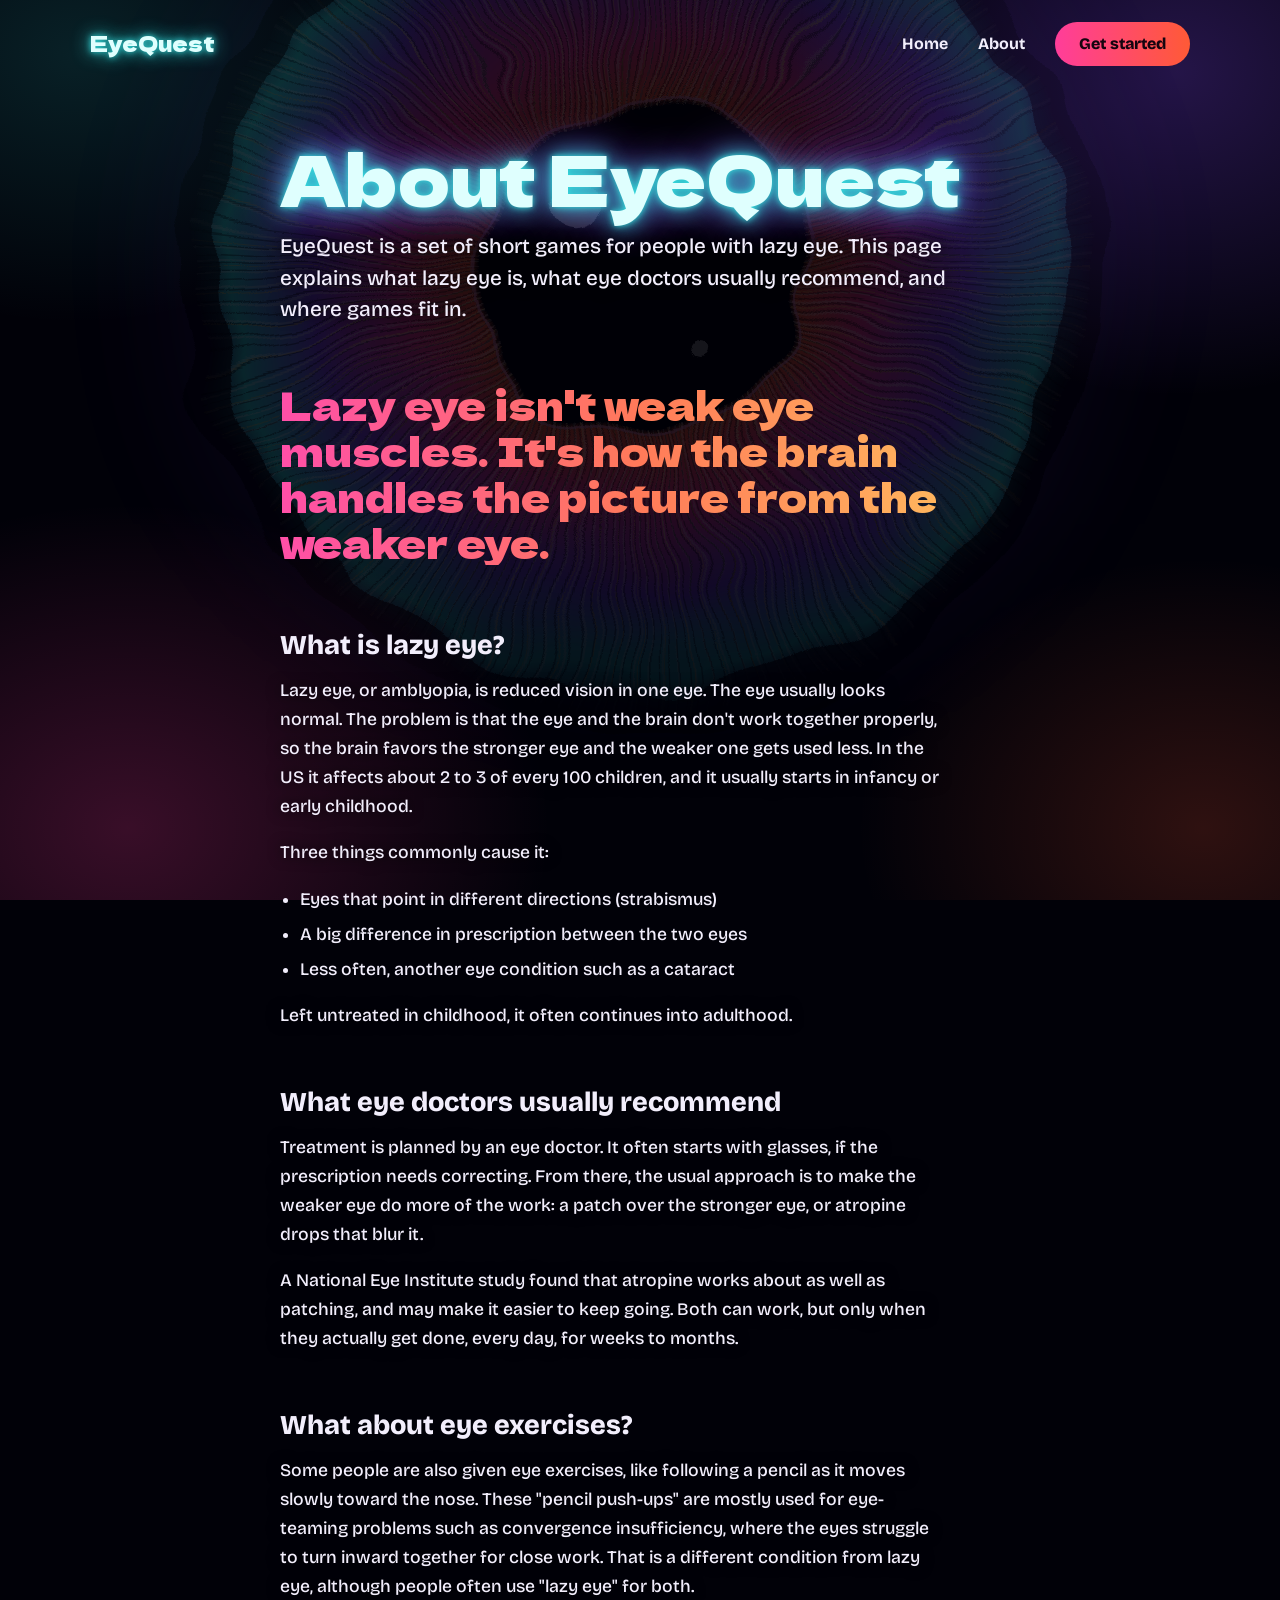
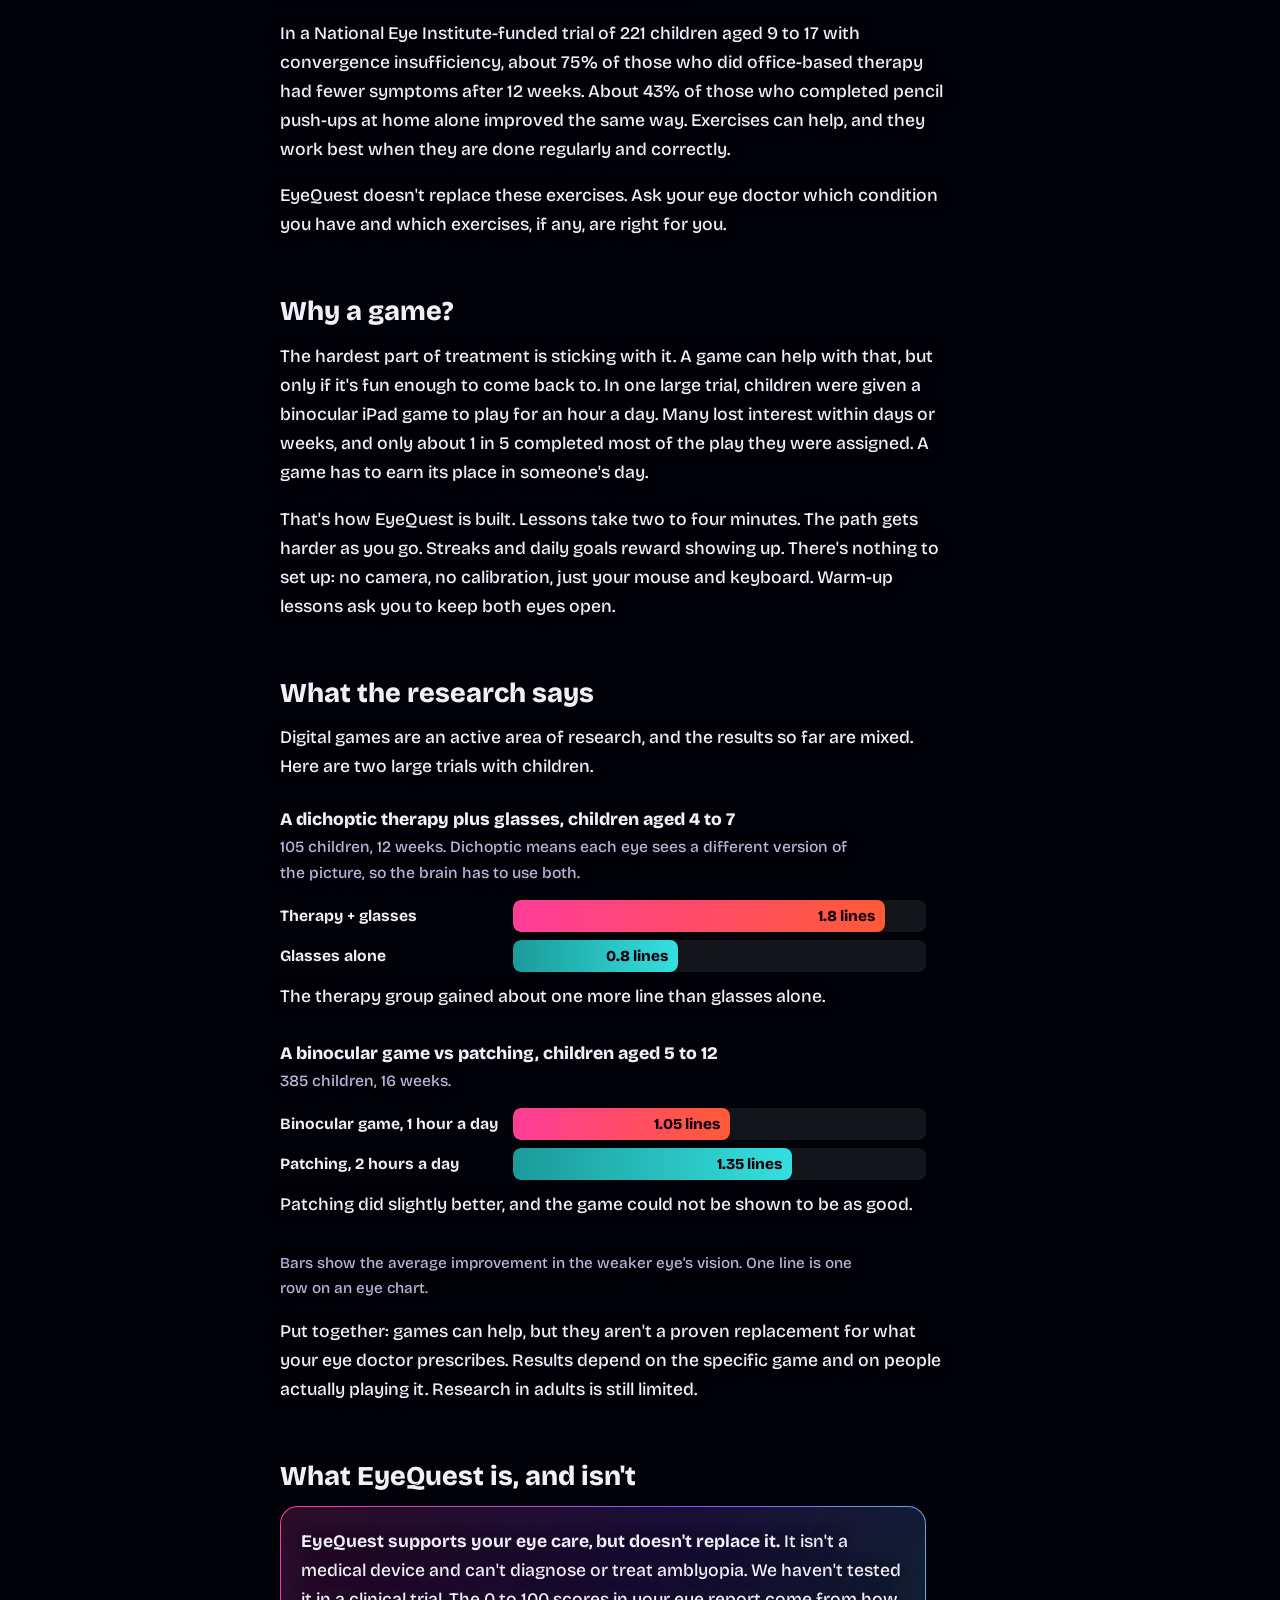
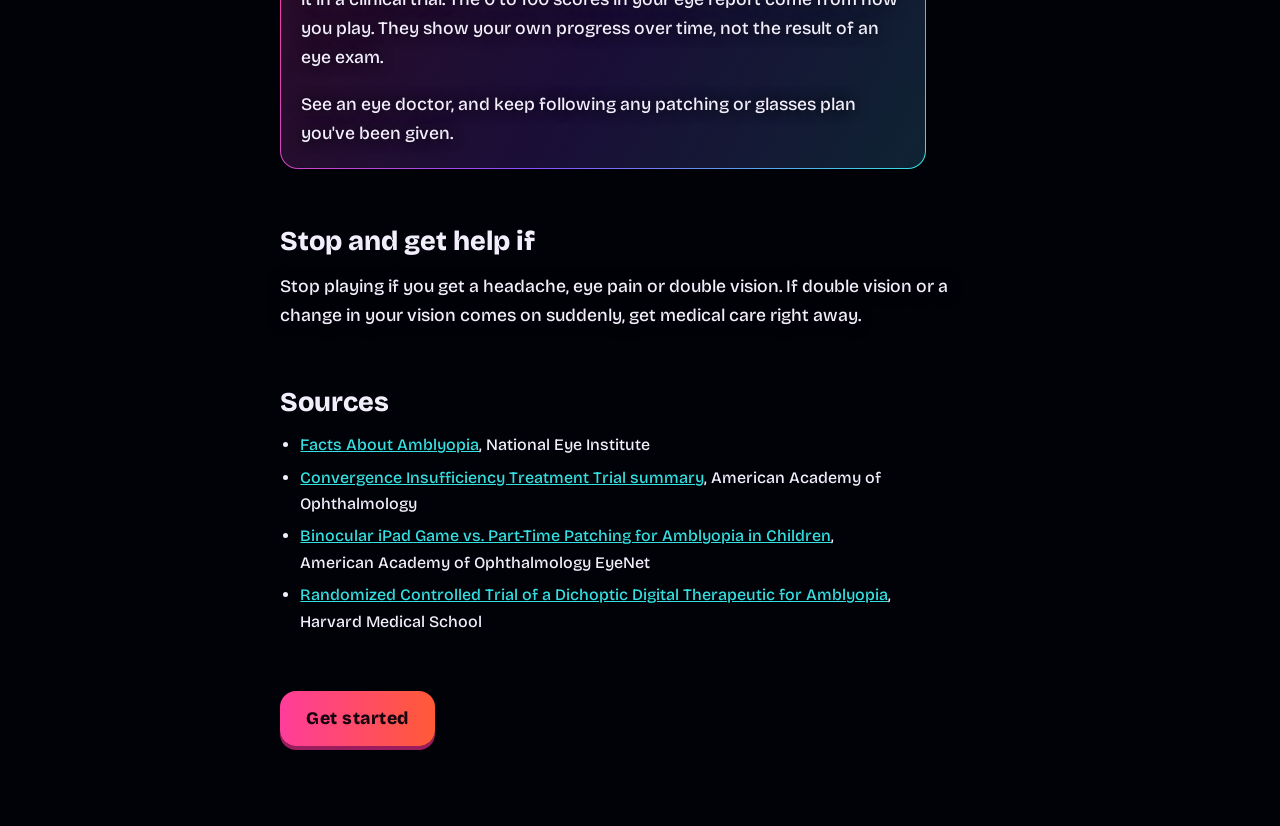
==== about.html @ 96a096e7 "Add About page and neon design" ====
<!doctype html>
<html lang="en">
<head>
  <meta charset="utf-8">
  <meta name="viewport" content="width=device-width, initial-scale=1">
  <title>About EyeQuest</title>
  <link rel="preconnect" href="https://fonts.googleapis.com">
  <link rel="preconnect" href="https://fonts.gstatic.com" crossorigin>
  <link rel="stylesheet" href="https://fonts.googleapis.com/css2?family=Dela+Gothic+One&family=Bricolage+Grotesque:wght@400;600;800&display=swap">
  <link rel="stylesheet" href="css/style.css">
  <link rel="stylesheet" href="css/design.css">
</head>
<body class="about-page">
  <!-- Liquid iris background (decorative). Animated by js/iris.js -->
  <div id="iris-bg" aria-hidden="true">
    <svg id="eye" class="eye" viewBox="-500 -500 1000 1000">
      <defs>
        <filter id="liq" x="-15%" y="-15%" width="130%" height="130%" color-interpolation-filters="sRGB">
          <feTurbulence type="fractalNoise" baseFrequency="0.006 0.009" numOctaves="2" seed="7" result="n">
            <animate attributeName="baseFrequency" dur="26s" repeatCount="indefinite" values="0.006 0.009;0.012 0.006;0.006 0.009"/>
          </feTurbulence>
          <feDisplacementMap in="SourceGraphic" in2="n" scale="70" xChannelSelector="R" yChannelSelector="G" result="d"/>
          <feColorMatrix in="d" type="hueRotate" values="0">
            <animate attributeName="values" dur="30s" repeatCount="indefinite" values="0;35;0;-20;0"/>
          </feColorMatrix>
        </filter>
        <radialGradient id="ig">
          <stop offset="0" stop-color="#000"/><stop offset=".36" stop-color="#000"/>
          <stop offset=".38" stop-color="#ff5a36"/><stop offset=".52" stop-color="#ff3d9a"/>
          <stop offset=".74" stop-color="#8a4dff"/><stop offset=".92" stop-color="#35e0e0"/>
          <stop offset="1" stop-color="#35e0e0" stop-opacity="0"/>
        </radialGradient>
      </defs>
      <g filter="url(#liq)">
        <g id="tex">
          <circle r="470" fill="url(#ig)"/>
          <circle class="f f1" r="320" fill="none" stroke="#fff" stroke-opacity=".32" stroke-width="300" stroke-dasharray="2 11"/>
          <circle class="f f2" r="320" fill="none" stroke="#000" stroke-opacity=".4" stroke-width="300" stroke-dasharray="1.5 7"/>
          <circle class="f f3" r="320" fill="none" stroke="#ffd36b" stroke-opacity=".45" stroke-width="300" stroke-dasharray="1 23"/>
        </g>
        <circle r="466" fill="none" stroke="#000" stroke-opacity=".7" stroke-width="40"/>
        <g id="pupil">
          <circle r="170" fill="#000"/>
          <circle r="176" fill="none" stroke="#ff9ad0" stroke-opacity=".6" stroke-width="3"/>
          <ellipse cx="-70" cy="-80" rx="36" ry="22" fill="#fff" fill-opacity=".85" transform="rotate(-30 -70 -80)"/>
          <circle cx="60" cy="80" r="9" fill="#fff" fill-opacity=".5"/>
        </g>
      </g>
    </svg>
  </div>
  <div id="ret" class="ret" aria-hidden="true"></div>

  <header id="site-nav" class="site-nav">
    <a class="sn-logo" href="index.html">EyeQuest</a>
    <nav class="sn-links" aria-label="Main">
      <a href="index.html">Home</a>
      <a href="about.html" aria-current="page">About</a>
      <a href="index.html#/new" class="sn-cta">Get started</a>
    </nav>
  </header>

  <main class="about">
    <h1>About EyeQuest</h1>
    <p class="lede">EyeQuest is a set of short games for people with lazy eye. This page explains what lazy eye is, what eye doctors usually recommend, and where games fit in.</p>

    <p class="pull">Lazy eye isn't weak eye muscles. It's how the brain handles the picture from the weaker eye.</p>

    <section>
      <h2>What is lazy eye?</h2>
      <p>Lazy eye, or amblyopia, is reduced vision in one eye. The eye usually looks normal. The problem is that the eye and the brain don't work together properly, so the brain favors the stronger eye and the weaker one gets used less. In the US it affects about 2 to 3 of every 100 children, and it usually starts in infancy or early childhood.</p>
      <p>Three things commonly cause it:</p>
      <ul>
        <li>Eyes that point in different directions (strabismus)</li>
        <li>A big difference in prescription between the two eyes</li>
        <li>Less often, another eye condition such as a cataract</li>
      </ul>
      <p>Left untreated in childhood, it often continues into adulthood.</p>
    </section>

    <section>
      <h2>What eye doctors usually recommend</h2>
      <p>Treatment is planned by an eye doctor. It often starts with glasses, if the prescription needs correcting. From there, the usual approach is to make the weaker eye do more of the work: a patch over the stronger eye, or atropine drops that blur it.</p>
      <p>A National Eye Institute study found that atropine works about as well as patching, and may make it easier to keep going. Both can work, but only when they actually get done, every day, for weeks to months.</p>
    </section>

    <section>
      <h2>What about eye exercises?</h2>
      <p>Some people are also given eye exercises, like following a pencil as it moves slowly toward the nose. These "pencil push-ups" are mostly used for eye-teaming problems such as convergence insufficiency, where the eyes struggle to turn inward together for close work. That is a different condition from lazy eye, although people often use "lazy eye" for both.</p>
      <p>In a National Eye Institute-funded trial of 221 children aged 9 to 17 with convergence insufficiency, about 75% of those who did office-based therapy had fewer symptoms after 12 weeks. About 43% of those who completed pencil push-ups at home alone improved the same way. Exercises can help, and they work best when they are done regularly and correctly.</p>
      <p>EyeQuest doesn't replace these exercises. Ask your eye doctor which condition you have and which exercises, if any, are right for you.</p>
    </section>

    <section>
      <h2>Why a game?</h2>
      <p>The hardest part of treatment is sticking with it. A game can help with that, but only if it's fun enough to come back to. In one large trial, children were given a binocular iPad game to play for an hour a day. Many lost interest within days or weeks, and only about 1 in 5 completed most of the play they were assigned. A game has to earn its place in someone's day.</p>
      <p>That's how EyeQuest is built. Lessons take two to four minutes. The path gets harder as you go. Streaks and daily goals reward showing up. There's nothing to set up: no camera, no calibration, just your mouse and keyboard. Warm-up lessons ask you to keep both eyes open.</p>
    </section>

    <section>
      <h2>What the research says</h2>
      <p>Digital games are an active area of research, and the results so far are mixed. Here are two large trials with children.</p>

      <div class="trial">
        <h3>A dichoptic therapy plus glasses, children aged 4 to 7</h3>
        <p class="sub">105 children, 12 weeks. Dichoptic means each eye sees a different version of the picture, so the brain has to use both.</p>
        <div class="bar-row"><span class="name">Therapy + glasses</span><div class="bar-track"><div class="bar-fill game" style="width:90%">1.8 lines</div></div></div>
        <div class="bar-row"><span class="name">Glasses alone</span><div class="bar-track"><div class="bar-fill std" style="width:40%">0.8 lines</div></div></div>
        <p class="note-line">The therapy group gained about one more line than glasses alone.</p>
      </div>

      <div class="trial">
        <h3>A binocular game vs patching, children aged 5 to 12</h3>
        <p class="sub">385 children, 16 weeks.</p>
        <div class="bar-row"><span class="name">Binocular game, 1 hour a day</span><div class="bar-track"><div class="bar-fill game" style="width:52.5%">1.05 lines</div></div></div>
        <div class="bar-row"><span class="name">Patching, 2 hours a day</span><div class="bar-track"><div class="bar-fill std" style="width:67.5%">1.35 lines</div></div></div>
        <p class="note-line">Patching did slightly better, and the game could not be shown to be as good.</p>
      </div>

      <p class="fine">Bars show the average improvement in the weaker eye's vision. One line is one row on an eye chart.</p>
      <p>Put together: games can help, but they aren't a proven replacement for what your eye doctor prescribes. Results depend on the specific game and on people actually playing it. Research in adults is still limited.</p>
    </section>

    <section>
      <h2>What EyeQuest is, and isn't</h2>
      <div class="card">
        <p><strong>EyeQuest supports your eye care, but doesn't replace it.</strong> It isn't a medical device and can't diagnose or treat amblyopia. We haven't tested it in a clinical trial. The 0 to 100 scores in your eye report come from how you play. They show your own progress over time, not the result of an eye exam.</p>
        <p>See an eye doctor, and keep following any patching or glasses plan you've been given.</p>
      </div>
    </section>

    <section>
      <h2>Stop and get help if</h2>
      <p>Stop playing if you get a headache, eye pain or double vision. If double vision or a change in your vision comes on suddenly, get medical care right away.</p>
    </section>

    <section class="sources">
      <h2>Sources</h2>
      <ul>
        <li><a href="https://nei.nih.gov/sites/default/files/health-pdfs/FactsAbout_AMBLYOPIA_2015.pdf">Facts About Amblyopia</a>, National Eye Institute</li>
        <li><a href="https://www.aao.org/editors-choice/officebased-therapy-may-be-more-effective-than-ath">Convergence Insufficiency Treatment Trial summary</a>, American Academy of Ophthalmology</li>
        <li><a href="https://www.aao.org/eyenet/article/binocular-ipad-game-vs-part-time-patching-amblyopi">Binocular iPad Game vs. Part-Time Patching for Amblyopia in Children</a>, American Academy of Ophthalmology EyeNet</li>
        <li><a href="https://eye.hms.harvard.edu/publications/randomized-controlled-trial-dichoptic-digital-therapeutic-amblyopia">Randomized Controlled Trial of a Dichoptic Digital Therapeutic for Amblyopia</a>, Harvard Medical School</li>
      </ul>
    </section>

    <p class="about-cta"><a class="btn" href="index.html#/new">Get started</a></p>
  </main>

  <script src="js/iris.js"></script>
</body>
</html>
---- css/style.css ----
:root {
  --bg: #fbf8f3;
  --card: #ffffff;
  --ink: #2c2a4a;
  --muted: #6d6a8a;
  --line: #e7e2d8;
  --brand: #5b4bdb;
  --brand-dark: #4034a8;
  --brand-soft: #ecebfd;
  --sun: #ffb627;
  --sun-dark: #d68f00;
  --coral: #ff6b5e;
  --locked: #e4e0d6;
  --locked-dark: #cdc8bb;
  --locked-ink: #99958a;
  --good: #1f9d6b;
  --bad: #d4453a;
  --series-1: #2a78d6;
  --series-2: #eb6834;
  --radius: 18px;
  color-scheme: light;
}
@media (prefers-color-scheme: dark) {
  :root:not([data-theme="light"]) {
    --bg: #17162b;
    --card: #232140;
    --ink: #f3f1ff;
    --muted: #aba8cc;
    --line: #38355c;
    --brand: #8577ff;
    --brand-dark: #5b4bdb;
    --brand-soft: #2f2c5a;
    --locked: #33305a;
    --locked-dark: #27244a;
    --locked-ink: #8582a8;
    --good: #4ccf9c;
    --bad: #ff8278;
    --series-1: #3987e5;
    --series-2: #d95926;
    color-scheme: dark;
  }
}
* { box-sizing: border-box; }
[hidden] { display: none !important; }
html, body { margin: 0; }
body {
  background: var(--bg);
  color: var(--ink);
  font: 500 17px/1.5 ui-rounded, "SF Pro Rounded", -apple-system, "Segoe UI", system-ui, sans-serif;
  min-height: 100vh;
}
h1, h2, h3 { line-height: 1.2; margin: 0 0 .4em; font-weight: 800; }
h1 { font-size: 2rem; }
h2 { font-size: 1.3rem; }
p { margin: 0 0 1em; }
a { color: var(--brand); }
.muted { color: var(--muted); }
.small { font-size: .88rem; }

.btn {
  display: inline-block;
  border: 0;
  border-radius: 16px;
  padding: 13px 26px;
  font: inherit;
  font-weight: 800;
  letter-spacing: .03em;
  text-decoration: none;
  text-align: center;
  color: #fff;
  background: var(--brand);
  box-shadow: 0 4px 0 var(--brand-dark);
  cursor: pointer;
  transition: transform .06s, box-shadow .06s;
}
.btn:active { transform: translateY(4px); box-shadow: 0 0 0 var(--brand-dark); }
.btn:focus-visible, a:focus-visible, input:focus-visible { outline: 3px solid var(--sun); outline-offset: 2px; }
.btn[disabled] { background: var(--locked); box-shadow: 0 4px 0 var(--locked-dark); color: var(--locked-ink); cursor: default; }
.btn.ghost { background: var(--card); color: var(--brand); box-shadow: 0 4px 0 var(--line), inset 0 0 0 2px var(--line); }
.btn.ghost:active { box-shadow: inset 0 0 0 2px var(--line); }
.btn.link { background: none; box-shadow: none; color: var(--muted); padding: 8px 10px; font-weight: 700; }
.btn.wide { display: block; width: 100%; }

.card {
  background: var(--card);
  border: 2px solid var(--line);
  border-radius: var(--radius);
  padding: 20px;
}
.flash {
  background: color-mix(in srgb, var(--coral) 16%, var(--card));
  border: 2px solid var(--coral);
  border-radius: 14px;
  padding: 10px 14px;
  margin-bottom: 16px;
}

/* top bar */
.topbar {
  position: sticky; top: 0; z-index: 5;
  display: flex; align-items: center; gap: 18px;
  padding: 10px max(16px, calc((100vw - 1020px) / 2));
  background: var(--bg);
  border-bottom: 2px solid var(--line);
}
.logo { display: flex; align-items: center; gap: 8px; font-weight: 900; font-size: 1.25rem; color: var(--brand); text-decoration: none; }
.nav { display: flex; gap: 4px; margin-right: auto; }
.nav a { padding: 6px 12px; border-radius: 10px; font-weight: 700; color: var(--muted); text-decoration: none; }
.nav a.on, .nav a:hover { background: var(--brand-soft); color: var(--brand); }
.chip { display: inline-flex; align-items: center; gap: 5px; font-weight: 800; white-space: nowrap; }
.chip.zero { color: var(--locked-ink); }
.chip svg { width: 22px; height: 22px; }
.logout { margin: 0; }
.page { max-width: 1020px; margin: 0 auto; padding: 24px 16px 64px; }
.narrow { max-width: 460px; margin: 0 auto; padding: 32px 16px 64px; }

/* welcome */
.hero { display: grid; justify-items: center; text-align: center; gap: 12px; padding: 7vh 16px 40px; max-width: 620px; margin: 0 auto; }
.hero h1 { font-size: clamp(2.1rem, 6vw, 3rem); }
.hero .actions { display: grid; gap: 14px; width: min(320px, 100%); margin-top: 10px; }
.pillars { display: grid; grid-template-columns: repeat(auto-fit, minmax(190px, 1fr)); gap: 14px; max-width: 800px; margin: 0 auto; padding: 0 16px 24px; }
.pillars h2 { font-size: 1.05rem; }
.pillars p { margin: 0; font-size: .95rem; color: var(--muted); }
.notice { max-width: 800px; margin: 0 auto 40px; padding: 0 16px; font-size: .9rem; color: var(--muted); }

/* forms */
label.field { display: block; font-weight: 700; margin-bottom: 14px; }
input[type=text], input[type=password] {
  display: block; width: 100%; margin-top: 6px; padding: 12px 14px;
  font: inherit; color: inherit; background: var(--bg);
  border: 2px solid var(--line); border-radius: 12px;
}
fieldset { border: 0; padding: 0; margin: 0 0 22px; }
legend { font-weight: 800; font-size: 1.08rem; padding: 0; margin-bottom: 8px; }
.choices { display: grid; gap: 10px; }
.choices.row { grid-template-columns: repeat(auto-fit, minmax(120px, 1fr)); }
.choice { display: block; cursor: pointer; }
.choice input { position: absolute; opacity: 0; }
.choice span { display: block; padding: 12px 14px; border: 2px solid var(--line); border-radius: 14px; background: var(--card); font-weight: 700; box-shadow: 0 3px 0 var(--line); }
.choice small { display: block; font-weight: 500; color: var(--muted); }
.choice input:checked + span { border-color: var(--brand); background: var(--brand-soft); box-shadow: 0 3px 0 var(--brand); color: var(--brand); }
.choice input:focus-visible + span { outline: 3px solid var(--sun); outline-offset: 2px; }
.toggle { display: flex; gap: 10px; align-items: flex-start; font-weight: 700; }
.toggle input { margin-top: 6px; width: 18px; height: 18px; accent-color: var(--brand); }
.toggle small { display: block; font-weight: 500; color: var(--muted); }

/* learn */
.learn { display: grid; grid-template-columns: minmax(0, 1fr) 320px; gap: 28px; align-items: start; }
.side { display: grid; gap: 16px; position: sticky; top: 76px; }
.unit-banner { background: var(--brand); color: #fff; border-radius: var(--radius); padding: 16px 20px; box-shadow: 0 4px 0 var(--brand-dark); }
.unit-banner h2 { margin: 0; }
.unit-banner p { margin: 0; opacity: .92; }
.path { display: grid; justify-items: center; gap: 38px; padding: 44px 0 34px; }
.node-wrap { position: relative; display: grid; justify-items: center; width: 150px; }
.node {
  display: grid; place-items: center; width: 72px; height: 72px; border-radius: 50%;
  background: var(--brand); box-shadow: 0 6px 0 var(--brand-dark); color: #fff; text-decoration: none;
  transition: transform .06s, box-shadow .06s;
}
.node:active { transform: translateY(6px); box-shadow: 0 0 0 var(--brand-dark); }
.node svg { width: 36px; height: 36px; }
.node.done { background: var(--sun); box-shadow: 0 6px 0 var(--sun-dark); }
.node.locked { background: var(--locked); box-shadow: 0 6px 0 var(--locked-dark); color: var(--locked-ink); cursor: not-allowed; }
.node.locked:active { transform: none; box-shadow: 0 6px 0 var(--locked-dark); }
.node.current { outline: 6px solid var(--brand-soft); outline-offset: 3px; }
.node-title { margin-top: 12px; font-size: .86rem; font-weight: 700; text-align: center; color: var(--muted); }
.node.current + .node-title { color: var(--ink); }
.node-stars { display: flex; gap: 1px; height: 16px; margin-top: 2px; }
.node-stars svg { width: 15px; height: 15px; color: var(--sun); }
.node-stars svg.off { color: var(--locked-dark); }
.start-tag {
  position: absolute; top: -32px; padding: 3px 12px; border-radius: 10px;
  background: var(--card); border: 2px solid var(--line); color: var(--brand);
  font-size: .78rem; font-weight: 900; letter-spacing: .06em; animation: bob 1.6s ease-in-out infinite;
}
@keyframes bob { 50% { transform: translateY(-4px); } }
.goal { display: flex; gap: 16px; align-items: center; }
.ring { position: relative; width: 84px; height: 84px; flex: none; }
.ring svg { transform: rotate(-90deg); width: 100%; height: 100%; }
.ring circle { fill: none; stroke-width: 10; stroke: var(--line); }
.ring circle.fill { stroke: var(--sun); stroke-linecap: round; }
.ring b { position: absolute; inset: 0; display: grid; place-items: center; font-size: .88rem; }
.mascot-note { display: flex; gap: 12px; align-items: center; }
.mascot-note .bubble { background: var(--brand-soft); border-radius: 14px; padding: 10px 14px; font-size: .95rem; }
.mascot svg { display: block; }
.blink-mascot { flex: none; }

/* progress */
.stats { display: grid; grid-template-columns: repeat(auto-fit, minmax(130px, 1fr)); gap: 12px; margin-bottom: 20px; }
.stat b { display: block; font-size: 1.7rem; font-weight: 900; line-height: 1.15; }
.stat span { color: var(--muted); font-size: .9rem; }
.section { margin-bottom: 20px; }
.calendar { display: grid; grid-template-rows: repeat(7, 18px); grid-auto-flow: column; grid-auto-columns: 18px; gap: 4px; overflow-x: auto; padding-bottom: 4px; }
.calendar i { border-radius: 5px; background: var(--locked); }
.calendar i.on { background: var(--sun); }
.calendar i.future { background: transparent; }
.badges { display: grid; grid-template-columns: repeat(auto-fill, minmax(150px, 1fr)); gap: 12px; }
.badge { border: 2px solid var(--line); border-radius: 14px; padding: 12px; text-align: center; }
.badge svg { width: 34px; height: 34px; color: var(--sun); }
.badge.off svg { color: var(--locked-dark); }
.badge.off b { color: var(--muted); }
.badge b, .badge span { display: block; }
.badge span { font-size: .82rem; color: var(--muted); }
.chart-wrap { position: relative; }
.chart-wrap svg { display: block; width: 100%; height: auto; overflow: visible; }
.legend { display: flex; gap: 16px; font-size: .88rem; color: var(--muted); margin-bottom: 8px; flex-wrap: wrap; }
.legend i { display: inline-block; width: 12px; height: 3px; border-radius: 2px; margin-right: 6px; vertical-align: middle; }
.tip { position: absolute; pointer-events: none; background: var(--ink); color: var(--bg); font-size: .8rem; padding: 4px 8px; border-radius: 8px; white-space: nowrap; transform: translate(-50%, -125%); }
details { margin-top: 10px; font-size: .9rem; }
table { border-collapse: collapse; margin-top: 6px; }
td, th { padding: 2px 12px 2px 0; text-align: left; font-variant-numeric: tabular-nums; }

/* full-screen stage for lessons */
.stage-page { background: #14132a; color: #f3f1ff; overflow: hidden; height: 100vh; }
.stage-page .muted { color: #b7b4d6; }
.stage-page .btn.link { color: #b7b4d6; }
#stage { position: fixed; inset: 0; width: 100vw; height: 100vh; display: block; }
.lesson-top { position: fixed; top: 0; left: 0; right: 0; z-index: 3; display: flex; align-items: center; gap: 14px; padding: 14px 20px; }
.quit { color: #b7b4d6; background: none; border: 0; font: inherit; font-size: 1.4rem; line-height: 1; cursor: pointer; padding: 4px 8px; }
.bar { flex: 1; height: 14px; border-radius: 8px; background: #33305a; overflow: hidden; }
.bar i { display: block; height: 100%; width: 0; border-radius: 8px; background: var(--sun); transition: width .3s; }
.overlay { position: fixed; inset: 0; z-index: 4; background: rgba(20,19,42,.94); display: grid; place-items: center; padding: 70px 16px 24px; overflow-y: auto; text-align: center; }
.overlay[hidden] { display: none; }
.panel { display: grid; justify-items: center; gap: 10px; max-width: 480px; width: 100%; }
.panel h1 { margin: 0; }
.panel p { margin: 0; }
.panel .btn { margin-top: 10px; min-width: 220px; }
.result-stars { display: flex; gap: 8px; }
.result-stars svg { width: 56px; height: 56px; color: #4a476e; }
.result-stars svg.on { color: var(--sun); animation: pop .4s backwards; }
.result-stars svg.on:nth-child(2) { animation-delay: .15s; }
.result-stars svg.on:nth-child(3) { animation-delay: .3s; }
@keyframes pop { from { transform: scale(0); } 70% { transform: scale(1.2); } }
.tally { display: flex; gap: 12px; flex-wrap: wrap; justify-content: center; margin: 6px 0; }
.tally div { border: 2px solid #33305a; border-radius: 14px; padding: 8px 18px; min-width: 96px; }
.tally b { display: block; font-size: 1.5rem; color: var(--sun); line-height: 1.2; }
.tally span { font-size: .8rem; color: #b7b4d6; }

/* players and settings */
.players { display: grid; gap: 10px; width: min(360px, 100%); margin-top: 6px; }
.player { display: flex; align-items: center; gap: 12px; padding: 12px 14px; border: 2px solid var(--line); border-radius: 14px; background: var(--card); color: var(--ink); font: inherit; font-weight: 800; text-align: left; cursor: pointer; box-shadow: 0 3px 0 var(--line); }
.player small { display: block; font-weight: 500; color: var(--muted); }
.player:active { transform: translateY(3px); box-shadow: none; }
.player .avatar { width: 40px; height: 40px; border-radius: 50%; display: grid; place-items: center; background: var(--brand-soft); color: var(--brand); font-weight: 900; flex: none; }
.or { color: var(--muted); font-size: .9rem; }
.who { font-weight: 800; color: var(--muted); }
.back-link { position: absolute; top: 20px; left: 24px; color: #d9d6f5; font-weight: 800; text-decoration: none; padding: 8px 14px; border-radius: 12px; }
.back-link:hover, .back-link:focus-visible { background: rgba(255,255,255,.1); color: #fff; }
/* eye report */
.highlights { display: grid; grid-template-columns: repeat(auto-fit, minmax(220px, 1fr)); gap: 14px; margin-top: 12px; }
.highlight .label { display: block; font-size: .8rem; font-weight: 800; letter-spacing: .04em; text-transform: uppercase; color: var(--muted); }
.highlight b { display: block; font-size: 1.35rem; margin: 4px 0; }
.highlight p { margin: 0; }
.skills { display: grid; grid-template-columns: repeat(auto-fit, minmax(260px, 1fr)); gap: 14px; }
.skill h3 { margin: 0; font-size: 1.1rem; }
.skill p { margin: 6px 0 0; }
.skill.empty { opacity: .7; }
.skill-head { display: flex; justify-content: space-between; align-items: baseline; gap: 8px; }
.skill-level { font-size: 1.8rem; font-weight: 900; color: var(--brand); }
.skill-level small { font-size: .85rem; color: var(--muted); font-weight: 700; }
.meter { height: 10px; border-radius: 99px; background: var(--line); overflow: hidden; margin-top: 8px; }
.meter i { display: block; height: 100%; border-radius: 99px; background: var(--brand); }
.skill-foot { display: flex; justify-content: space-between; align-items: center; gap: 8px; margin-top: 10px; min-height: 32px; }
.chip-change { white-space: nowrap; font-size: .82rem; font-weight: 800; padding: 4px 10px; border-radius: 99px; background: var(--line); color: var(--muted); }
.chip-change.up { background: color-mix(in srgb, var(--good) 18%, var(--card)); color: color-mix(in srgb, var(--good) 70%, var(--ink)); }
.chip-change.down { background: color-mix(in srgb, var(--bad) 15%, var(--card)); color: color-mix(in srgb, var(--bad) 75%, var(--ink)); }
.spark { width: 120px; height: 32px; flex: none; }
.spark path { fill: none; stroke: var(--brand); stroke-width: 2.5; stroke-linecap: round; stroke-linejoin: round; }
.eye-split { font-weight: 700; }
.from { color: var(--muted); margin-top: 8px !important; font-size: .8rem; }
.btn.link.danger { color: var(--bad); }
.flash.ok { background: color-mix(in srgb, var(--good) 14%, var(--card)); border-color: var(--good); }
input[type=range] { display: block; width: 100%; margin-top: 6px; accent-color: var(--brand); }
.warn { border-color: var(--sun); }
.section-gap { margin-top: 28px; }

@media (max-width: 800px) {
  .learn { grid-template-columns: 1fr; }
  .side { position: static; order: -1; }
  .logo span { display: none; }
  .topbar { gap: 10px; }
}
@media (prefers-reduced-motion: reduce) {
  * { animation: none !important; transition: none !important; }
}
---- css/design.css ----
/* EyeQuest neon design layer.
   Loaded AFTER style.css. It re-skins colors, type and the welcome screen.
   It does not touch layout logic or the game canvas. */

/* 1. Palette: overrides every color variable from style.css (light and dark) */
:root:root:root {
  --bg: #010108;
  --card: rgba(20, 12, 44, .72);
  --ink: #f2eefc;
  --muted: #b9b4d8;
  --line: #2d2457;
  --brand: #ff3d9a;
  --brand-dark: #9c1d5e;
  --brand-soft: rgba(255, 61, 154, .16);
  --sun: #ffb347;
  --sun-dark: #c77a12;
  --coral: #ff5a36;
  --locked: #1d1740;
  --locked-dark: #120d2b;
  --locked-ink: #8a84b3;
  --good: #3be8b0;
  --bad: #ff6b7a;
  --series-1: #35e0e0;
  --series-2: #ff5a36;
  --cyan: #35e0e0;
  --violet: #8a4dff;
  color-scheme: dark;
}

/* 2. Page background: nebula glow behind everything */
html {
  background:
    radial-gradient(ellipse 55% 60% at 10% 92%, rgba(255, 61, 154, .22), transparent 60%),
    radial-gradient(ellipse 50% 60% at 92% 8%, rgba(138, 77, 255, .26), transparent 60%),
    radial-gradient(ellipse 45% 50% at 94% 92%, rgba(255, 90, 54, .18), transparent 60%),
    radial-gradient(ellipse 45% 50% at 6% 6%, rgba(53, 224, 224, .14), transparent 60%),
    #010108;
  background-attachment: fixed;
}
body {
  background: transparent;
  font-family: 'Bricolage Grotesque', ui-rounded, system-ui, sans-serif;
}
h1 { font-family: 'Dela Gothic One', 'Bricolage Grotesque', sans-serif; font-weight: 400; }

/* 3. Top bar, cards, buttons */
.topbar {
  background: rgba(1, 1, 8, .6);
  backdrop-filter: blur(14px);
  -webkit-backdrop-filter: blur(14px);
  border-bottom: 1px solid var(--line);
}
.logo { font-family: 'Dela Gothic One', sans-serif; font-weight: 400; font-size: 1.1rem; color: #dffffe; text-shadow: 0 0 6px var(--cyan), 0 0 18px var(--cyan); }
.card { border: 1.5px solid var(--line); backdrop-filter: blur(12px); -webkit-backdrop-filter: blur(12px); }
.btn { background: linear-gradient(90deg, var(--brand), var(--coral)); color: #15040f; }
.btn:hover { filter: brightness(1.12); }
.btn.ghost { background: transparent; color: var(--cyan); box-shadow: 0 4px 0 rgba(53, 224, 224, .25), inset 0 0 0 2px var(--cyan); }
.btn.ghost:active { box-shadow: inset 0 0 0 2px var(--cyan); }
.unit-banner { background: linear-gradient(90deg, var(--brand), var(--coral)); color: #15040f; }

/* 4. Welcome screen: big neon wordmark over the iris */
.hero { padding-top: 10vh; }
.hero::before {
  content: "EYE\A QUEST";
  white-space: pre;
  text-align: center;
  font-family: 'Dela Gothic One', sans-serif;
  font-size: clamp(2.4rem, 9.4vw, 7rem);
  line-height: .95;
  letter-spacing: -1px;
  background: linear-gradient(180deg, #ffe3d9 0 50%, #dffffe 50%);
  -webkit-background-clip: text;
  background-clip: text;
  color: transparent;
  filter: drop-shadow(0 0 14px rgba(255, 61, 154, .75)) drop-shadow(0 0 44px rgba(53, 224, 224, .5));
}
.hero .mascot, .hero .blink-mascot, .narrow .mascot, .narrow .blink-mascot { display: none; }
.hero h1 { font-family: 'Bricolage Grotesque', sans-serif; font-weight: 800; font-size: clamp(1.4rem, 3.2vw, 2rem); }
/* frosted glass behind the text so it stays readable over the iris */
.hero h1, .hero p {
  background: rgba(1, 1, 8, .58);
  backdrop-filter: blur(10px); -webkit-backdrop-filter: blur(10px);
  border-radius: 16px; padding: 10px 18px;
}
.hero h1 { text-wrap: balance; }
.hero p { text-wrap: pretty; }

/* 5. Liquid iris layer */
#iris-bg {
  position: absolute; top: 0; left: 0; right: 0; height: 100vh;
  overflow: hidden; pointer-events: none; z-index: -1;
  opacity: .18; transition: opacity .4s;
  -webkit-mask-image: linear-gradient(#000 55%, transparent);
  mask-image: linear-gradient(#000 55%, transparent);
}
body:has(.hero) #iris-bg { opacity: 1; }
.eye {
  position: absolute; left: 50%; top: 30%;
  width: min(130vw, 105vh); aspect-ratio: 1;
  transform: translate(-50%, -50%);
  filter: drop-shadow(0 0 80px rgba(138, 77, 255, .45));
}
@keyframes rot { to { transform: rotate(360deg); } }
@keyframes rotr { to { transform: rotate(-360deg); } }
.f { transform-box: fill-box; transform-origin: center; }
.f1 { animation: rot 110s linear infinite; }
.f2 { animation: rotr 150s linear infinite; }
.f3 { animation: rot 200s linear infinite; }
body:not(:has(.hero)) .f { animation-play-state: paused; }

input[type=text]:focus, input[type=password]:focus { outline: none; border-color: var(--cyan); box-shadow: 0 0 0 3px rgba(53, 224, 224, .25); }

/* gaze reticle that follows the cursor on the welcome screen */
.ret {
  position: fixed; left: -18px; top: -18px; width: 36px; height: 36px;
  border: 1.5px solid #fff; border-radius: 50%;
  pointer-events: none; z-index: 5; opacity: 0; transition: opacity .3s;
  mix-blend-mode: difference;
}
.ret::after { content: ""; position: absolute; left: 50%; top: 50%; width: 4px; height: 4px; margin: -2px; border-radius: 50%; background: #fff; }
@media (pointer: coarse) { .ret { display: none; } }

/* 6. Lessons keep their own full-screen stage: no iris, no reticle */
body:has(.stage-page) #iris-bg, .stage-page #iris-bg,
body:has(.stage-page) .ret, .stage-page .ret { display: none; }

/* 7. Top navigation on the welcome screen only (other screens have their own top bar) */
.site-nav {
  position: absolute; top: 0; left: 0; right: 0; z-index: 6;
  display: flex; align-items: center; justify-content: space-between;
  padding: 22px max(20px, calc((100vw - 1100px) / 2));
}
body:not(:has(.hero)):not(.about-page) .site-nav { display: none; }
.sn-logo {
  font-family: 'Dela Gothic One', sans-serif; font-size: 1.3rem; text-decoration: none;
  color: #dffffe; text-shadow: 0 0 6px var(--cyan), 0 0 18px var(--cyan);
}
.sn-links { display: flex; align-items: center; gap: 30px; }
.sn-links a { color: var(--ink); text-decoration: none; font-weight: 700; font-size: 1rem; }
.sn-links a:hover { color: var(--cyan); }
.sn-links .sn-cta {
  background: linear-gradient(90deg, var(--brand), var(--coral)); color: #15040f;
  border-radius: 999px; padding: 10px 24px; font-weight: 800;
}
.sn-links .sn-cta:hover { color: #15040f; filter: brightness(1.12); }
.sn-logo:focus-visible, .sn-links a:focus-visible { outline: 3px solid var(--sun); outline-offset: 3px; border-radius: 8px; }
.hero { padding-top: calc(80px + 6vh); }
@media (max-width: 640px) { .sn-links a:not(.sn-cta) { display: none; } }
html { scroll-behavior: smooth; }
@media (prefers-reduced-motion: reduce) { html { scroll-behavior: auto; } }

/* 8. Get started / name screen: the iris sits behind the form and looks at the field */
body[data-route="new"] #iris-bg { opacity: 1; }
/* pupil sits behind the title (dark = readable) and visibly turns toward the field */
body[data-route="new"] .eye { top: 25%; width: min(120vw, 100vh); }
body[data-route="new"] .narrow { padding-top: 7vh; }
body[data-route="new"] h1 {
  text-align: center; font-size: clamp(2rem, 6vw, 3rem); color: #dffffe;
  text-shadow: 0 0 6px var(--cyan), 0 0 22px var(--cyan), 0 0 50px var(--violet), 0 0 30px rgba(0, 0, 0, .9);
}
body[data-route="new"] .card {
  border: 1.5px solid transparent;
  background:
    linear-gradient(rgba(8, 4, 22, .82), rgba(8, 4, 22, .82)) padding-box,
    linear-gradient(120deg, var(--brand), var(--violet), var(--cyan)) border-box;
  box-shadow: 0 0 44px rgba(138, 77, 255, .3);
}
body[data-route="new"] input[type=text] { font-size: 1.25rem; padding: 16px 18px; background: rgba(1, 1, 8, .75); }
body[data-route="new"] .narrow a:not(.btn) { color: var(--cyan); font-weight: 700; }
body[data-route="new"] .narrow p { text-shadow: 0 0 12px #000; }

/* 9. Setup screen: fixed iris behind the form, neon Blink avatar, glowing choices */
body[data-route="setup"] #iris-bg { position: fixed; opacity: .42; }
body[data-route="setup"] .eye { top: 40%; }
.mascot-note::before {
  content: ""; flex: none; width: 56px; height: 56px; border-radius: 50%;
  background:
    radial-gradient(circle at 40% 38%, #fff 0 5%, transparent 6%),
    radial-gradient(circle at 50% 50%, #000 0 26%, transparent 27%),
    conic-gradient(var(--coral), var(--brand), var(--violet), var(--cyan), var(--coral));
  box-shadow: 0 0 22px rgba(255, 61, 154, .55);
  animation: blink 5s infinite;
}
@keyframes blink { 0%, 92%, 100% { transform: scaleY(1); } 96% { transform: scaleY(.08); } }
.mascot-note .bubble { border: 1.5px solid rgba(255, 61, 154, .5); }
.choice span { transition: border-color .15s; }
.choice:hover span { border-color: var(--cyan); }
.choice input:checked + span { box-shadow: 0 3px 0 var(--brand), 0 0 26px rgba(255, 61, 154, .35); }

/* 10. Retire the old purple mascot everywhere; the neon eye replaces it */
.mascot, .blink-mascot, .mascot-note svg, .logo svg { display: none !important; }
.logo::before {
  content: ""; flex: none; width: 30px; height: 30px; border-radius: 50%;
  background:
    radial-gradient(circle at 40% 38%, #fff 0 5%, transparent 6%),
    radial-gradient(circle at 50% 50%, #000 0 26%, transparent 27%),
    conic-gradient(var(--coral), var(--brand), var(--violet), var(--cyan), var(--coral));
  box-shadow: 0 0 14px rgba(255, 61, 154, .55);
  animation: blink 5s infinite;
}

/* 11. Progress and Settings: neon page titles and gradient stat numbers */
.page h1 {
  color: #dffffe;
  text-shadow: 0 0 6px var(--cyan), 0 0 22px var(--cyan), 0 0 44px var(--violet);
}
.stat b {
  background: linear-gradient(90deg, var(--brand), var(--coral));
  -webkit-background-clip: text; background-clip: text; color: transparent;
}

/* 12. Lesson intro and results overlays (the game canvas itself is NOT restyled) */
.overlay {
  background:
    radial-gradient(ellipse 60% 45% at 50% 38%, rgba(138, 77, 255, .30), transparent 70%),
    radial-gradient(ellipse 50% 40% at 50% 100%, rgba(255, 61, 154, .18), transparent 70%),
    rgba(10, 6, 26, .96);
}
.panel h1 {
  color: #dffffe;
  text-shadow: 0 0 6px var(--cyan), 0 0 22px var(--cyan), 0 0 46px var(--violet);
}
.back-link { color: var(--cyan); }
.back-link:hover, .back-link:focus-visible { background: rgba(53, 224, 224, .14); color: #dffffe; }
.quit:hover, .quit:focus-visible { color: #fff; }
.bar { background: rgba(255, 255, 255, .12); }
.bar i { background: linear-gradient(90deg, var(--brand), var(--coral)); }
.result-stars svg.on { filter: drop-shadow(0 0 10px rgba(255, 179, 71, .75)); }
.tally div { border: 1.5px solid var(--line); background: rgba(255, 255, 255, .04); }

/* 13. About page */
body.about-page #iris-bg { position: fixed; opacity: .16; }
.about { max-width: 760px; margin: 0 auto; padding: calc(96px + 5vh) 20px 80px; }
.about h1 {
  margin: 0 0 20px; font-size: clamp(2.4rem, 8vw, 4.4rem); line-height: 1; color: #dffffe;
  text-shadow: 0 0 6px var(--cyan), 0 0 22px var(--cyan), 0 0 46px var(--violet);
}
.about .lede { font-size: 1.3rem; line-height: 1.5; max-width: 34em; margin: 0 0 56px; }
.about .pull {
  font-family: 'Dela Gothic One', sans-serif; font-size: clamp(1.5rem, 4.4vw, 2.5rem); line-height: 1.15;
  margin: 0 0 64px; text-shadow: none; background: linear-gradient(90deg, #ff4fa8, #ff7a59, #ffc15e);
  -webkit-background-clip: text; background-clip: text; color: transparent;
}
.about section { margin: 0 0 56px; }
.about h2 { font-weight: 800; font-size: 1.7rem; line-height: 1.2; margin: 0 0 14px; }
.about p, .about li { font-size: 1.1rem; line-height: 1.65; max-width: 38em; }
.about p { text-shadow: 0 0 14px #000; }
.about ul { padding-left: 1.2em; margin: 0 0 1em; }
.about li { margin-bottom: 6px; }
.about a { color: var(--cyan); }
.about .trial { margin: 28px 0 32px; max-width: 38em; }
.about .trial h3 { font-size: 1.1rem; margin: 0 0 4px; }
.about .trial .sub { color: var(--muted); font-size: .98rem; margin: 0 0 14px; }
.about .bar-row { display: grid; grid-template-columns: 13em 1fr; align-items: center; gap: 12px; margin: 8px 0; }
.about .bar-row .name { font-size: .98rem; font-weight: 700; }
.about .bar-track { height: 32px; background: rgba(255, 255, 255, .08); border-radius: 8px; overflow: hidden; }
.about .bar-fill {
  height: 100%; display: flex; align-items: center; justify-content: flex-end; padding-right: 10px;
  font-weight: 800; font-size: .95rem; color: #15040f; white-space: nowrap; border-radius: 8px;
}
.about .bar-fill.game { background: linear-gradient(90deg, var(--brand), var(--coral)); }
.about .bar-fill.std { background: linear-gradient(90deg, #1b9a9a, var(--cyan)); }
.about .note-line { margin: 10px 0 0; }
.about .fine { color: var(--muted); font-size: .95rem; }
.about .card {
  max-width: 38em; border: 1.5px solid transparent;
  background:
    linear-gradient(rgba(8, 4, 22, .86), rgba(8, 4, 22, .86)) padding-box,
    linear-gradient(120deg, var(--brand), var(--violet), var(--cyan)) border-box;
}
.about .card p:last-child { margin-bottom: 0; }
.about .about-cta { margin: 0; }
.about .btn { color: #15040f; text-decoration: none; text-shadow: none; }
.about .sources li { font-size: 1rem; }
@media (max-width: 560px) {
  .about .bar-row { grid-template-columns: 1fr; gap: 4px; }
}
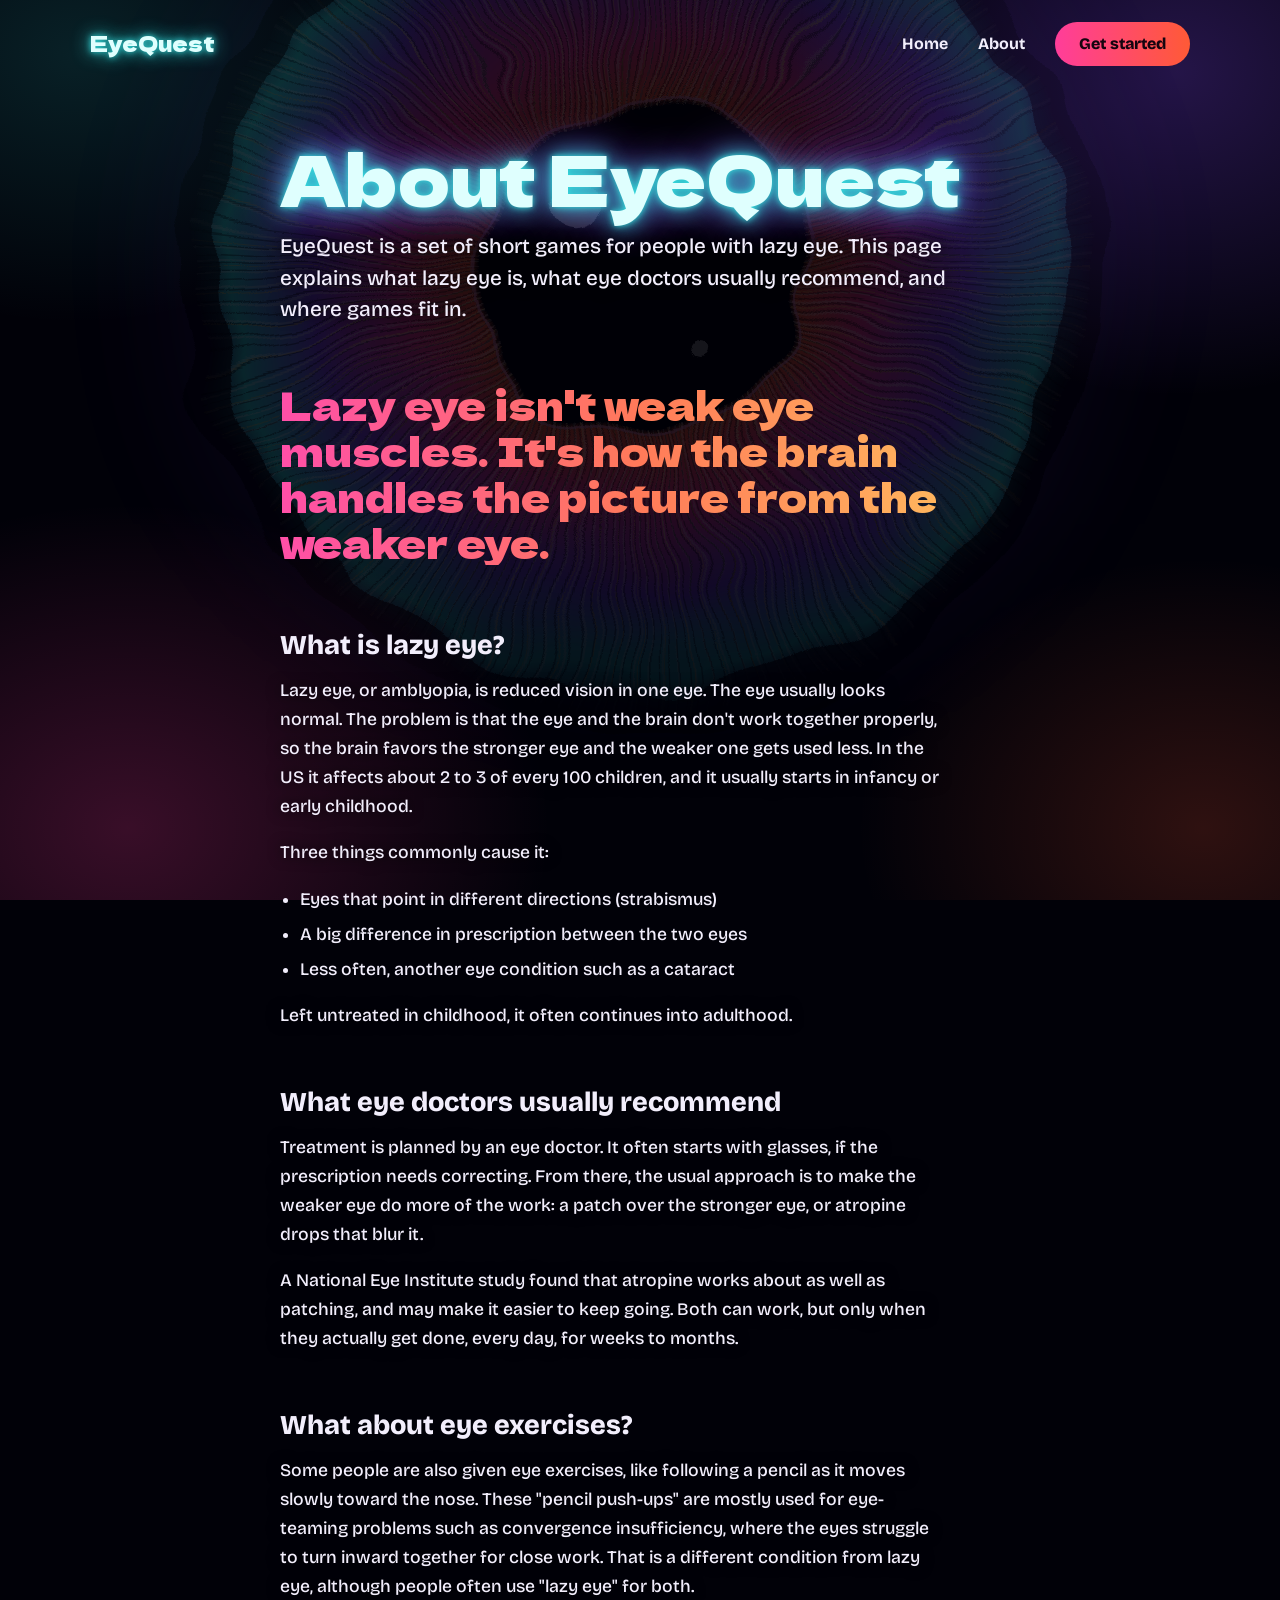
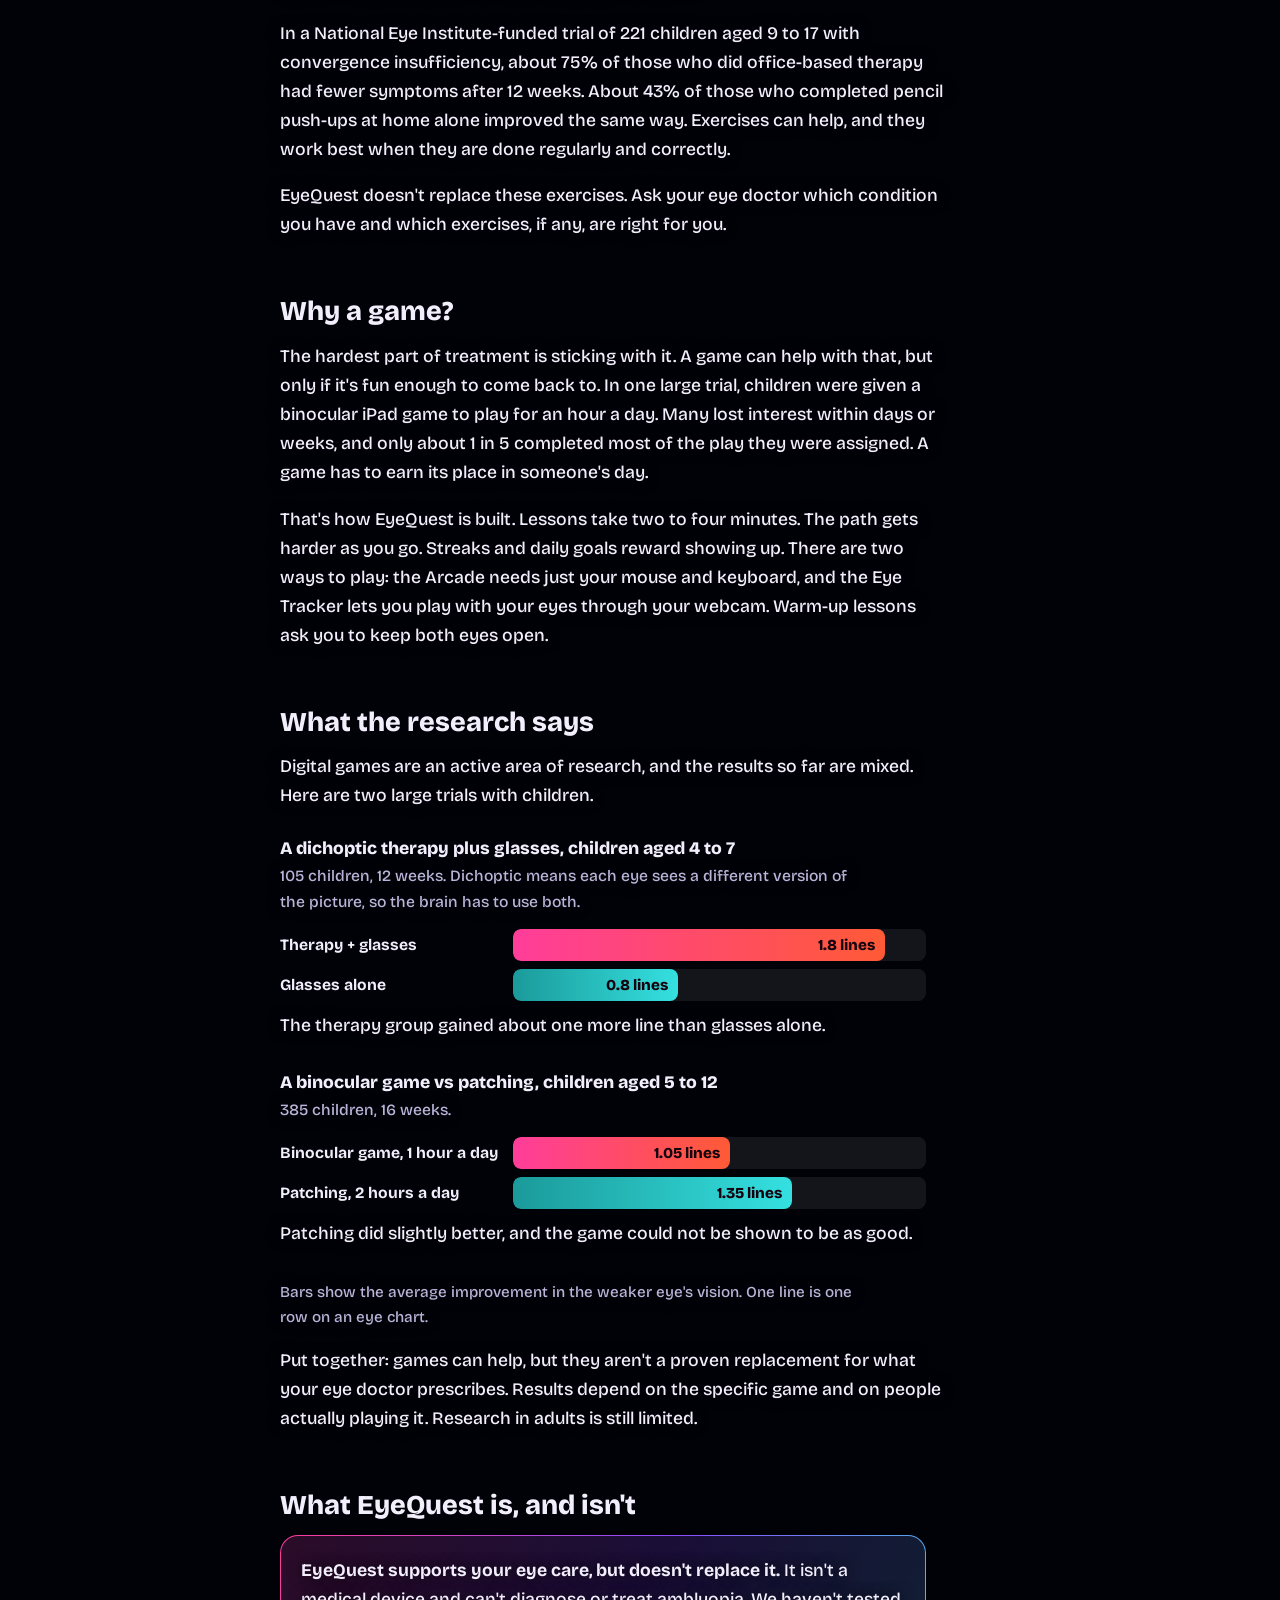
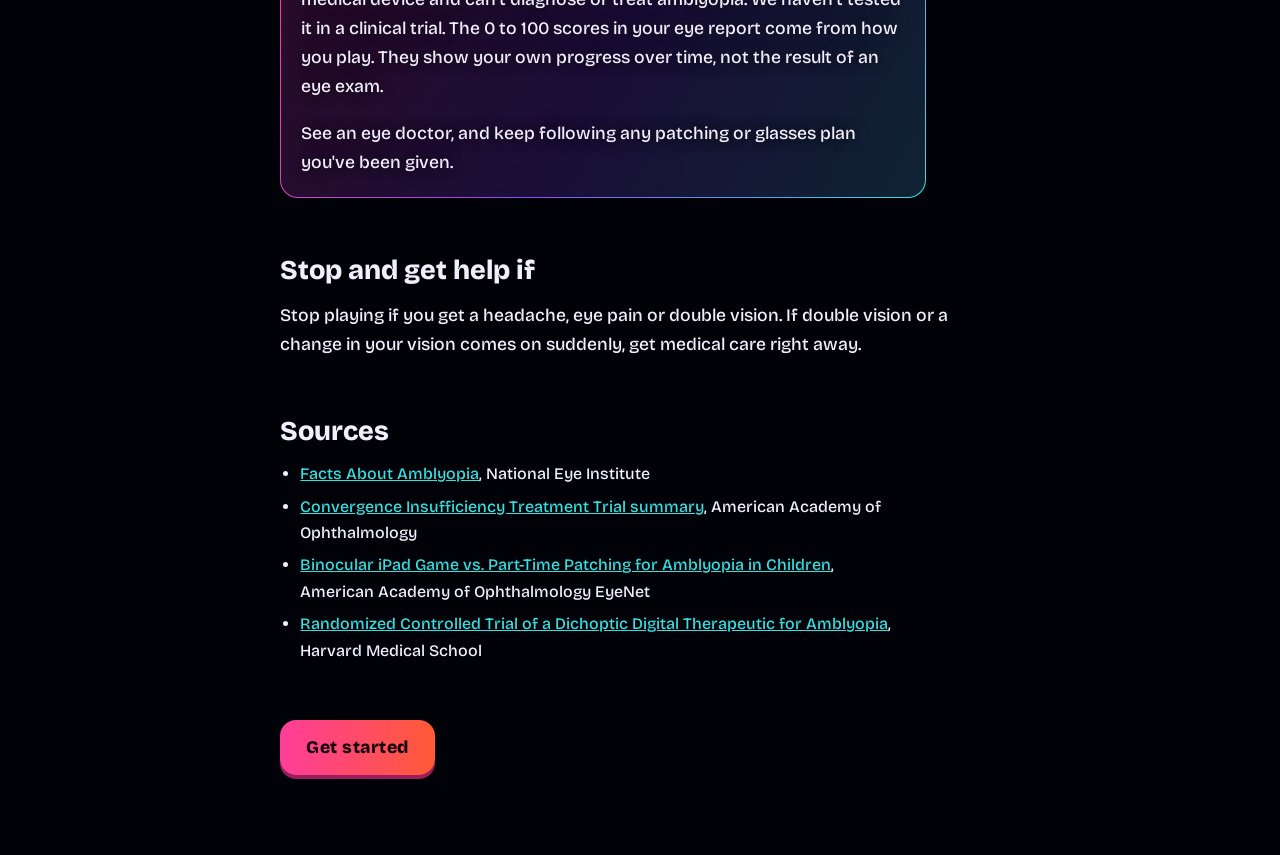
==== commit 042e4a99: "Merge branch 'design1' of https://github.com/Maria-Ferreira-Ramos/Eyequest-Arcade # Conflicts: #	ind" ====
--- a/about.html
+++ b/about.html
@@ -93,7 +93,7 @@
     <section>
       <h2>Why a game?</h2>
       <p>The hardest part of treatment is sticking with it. A game can help with that, but only if it's fun enough to come back to. In one large trial, children were given a binocular iPad game to play for an hour a day. Many lost interest within days or weeks, and only about 1 in 5 completed most of the play they were assigned. A game has to earn its place in someone's day.</p>
-      <p>That's how EyeQuest is built. Lessons take two to four minutes. The path gets harder as you go. Streaks and daily goals reward showing up. There's nothing to set up: no camera, no calibration, just your mouse and keyboard. Warm-up lessons ask you to keep both eyes open.</p>
+      <p>That's how EyeQuest is built. Lessons take two to four minutes. The path gets harder as you go. Streaks and daily goals reward showing up. There are two ways to play: the Arcade needs just your mouse and keyboard, and the Eye Tracker lets you play with your eyes through your webcam. Warm-up lessons ask you to keep both eyes open.</p>
     </section>
 
     <section>
--- a/css/style.css
+++ b/css/style.css
@@ -246,6 +246,32 @@
 .who { font-weight: 800; color: var(--muted); }
 .back-link { position: absolute; top: 20px; left: 24px; color: #d9d6f5; font-weight: 800; text-decoration: none; padding: 8px 14px; border-radius: 12px; }
 .back-link:hover, .back-link:focus-visible { background: rgba(255,255,255,.1); color: #fff; }
+/* the story */
+.scene-overlay { position: fixed; inset: 0; z-index: 30; display: grid; place-items: center; padding: 16px; background: rgba(12, 11, 28, .78); }
+.scene-card { width: min(640px, 100%); border-radius: 22px; overflow: hidden; background: var(--card); box-shadow: 0 24px 60px rgba(0,0,0,.4); }
+.scene-art { display: block; width: 100%; height: auto; aspect-ratio: 640 / 240; }
+.scene-body { padding: 18px 22px 20px; }
+.scene-kicker { margin: 0 0 10px; font-size: .8rem; font-weight: 800; letter-spacing: .05em; text-transform: uppercase; color: var(--muted); }
+.scene-body .bubble { font-size: 1.05rem; min-height: 3.2em; }
+.scene-foot { display: flex; justify-content: space-between; align-items: center; gap: 10px; margin-top: 16px; }
+.scene-dots { display: flex; gap: 6px; }
+.scene-dots i { width: 8px; height: 8px; border-radius: 50%; background: var(--line); }
+.scene-dots i.on { background: var(--brand); }
+.sky-map { display: block; width: 100%; height: auto; border-radius: 14px; }
+.sky-card { display: grid; gap: 10px; text-decoration: none; color: var(--ink); }
+.sky-card > span { display: flex; justify-content: space-between; align-items: baseline; gap: 8px; }
+.sky-frame { margin: 16px 0 8px; border-radius: 18px; overflow: hidden; }
+.unit-banner .land-tag { display: block; font-size: .8rem; font-weight: 800; opacity: .85; margin-bottom: 2px; }
+.lands { display: grid; grid-template-columns: repeat(auto-fit, minmax(220px, 1fr)); gap: 14px; }
+.land-card { border-top: 6px solid var(--land); }
+.land-card h3 { margin: 0; }
+.star-list { list-style: none; padding: 0; margin: 10px 0 0; display: grid; grid-template-columns: 1fr 1fr; gap: 4px 10px; font-size: .9rem; color: var(--muted); }
+.star-list li.lit { color: var(--ink); font-weight: 700; }
+.scene-list { display: flex; flex-wrap: wrap; gap: 10px; }
+.locked-scene { padding: 8px 14px; border-radius: 12px; border: 2px dashed var(--line); color: var(--muted); font-weight: 700; }
+.finish-blink { justify-content: center; margin-bottom: 6px; }
+.finish-blink .bubble { text-align: left; max-width: 360px; background: #ebe8fb; color: #2c2a4a; }
+
 /* eye report */
 .highlights { display: grid; grid-template-columns: repeat(auto-fit, minmax(220px, 1fr)); gap: 14px; margin-top: 12px; }
 .highlight .label { display: block; font-size: .8rem; font-weight: 800; letter-spacing: .04em; text-transform: uppercase; color: var(--muted); }
@@ -283,3 +309,37 @@
 @media (prefers-reduced-motion: reduce) {
   * { animation: none !important; transition: none !important; }
 }
+
+/* main menu: pick a version */
+.menu h1 { margin-bottom: 4px; }
+.versions { display: grid; grid-template-columns: repeat(auto-fit, minmax(280px, 1fr)); gap: 20px; margin: 22px 0 16px; }
+.version { display: grid; gap: 14px; align-content: start; color: inherit; text-decoration: none; transition: transform .08s, box-shadow .08s; }
+.version:hover { transform: translateY(-2px); box-shadow: 0 8px 0 var(--line); }
+.version h2 { margin-bottom: 6px; }
+.version p { margin: 0; }
+.version .btn { text-align: center; }
+.version-art { display: grid; place-items: center; height: 170px; border-radius: 14px; }
+.arcade-art { background: linear-gradient(160deg, #2a2a5a, #5b4bdb); }
+.tracker-art { background: linear-gradient(160deg, #111, #3b3b3b); }
+.version-stat { margin-top: 10px !important; font-weight: 800; color: var(--brand); }
+
+/* the Eye Tracker's stage path */
+.tracker-banner { background: #2b2b2b; box-shadow: 0 4px 0 #111; }
+.node b { font-size: 1.6rem; font-weight: 900; }
+button.node { border: 0; font: inherit; cursor: pointer; }
+.node-status { font-size: .78rem; color: var(--muted); text-align: center; max-width: 180px; }
+.steps-list { margin: 0 0 10px; padding-left: 20px; display: grid; gap: 6px; }
+.modal { position: fixed; inset: 0; z-index: 10; background: rgba(20, 19, 42, .55); display: grid; place-items: center; padding: 16px; }
+.modal[hidden] { display: none; }
+.modal-box { width: min(440px, 100%); text-align: center; }
+.modal-box .choices { justify-content: center; }
+.modal-actions { display: flex; gap: 12px; justify-content: center; flex-wrap: wrap; }
+.modal-actions .btn { min-width: 140px; }
+
+/* playing an Eye Tracker stage */
+.tracker-page { background: #1e1e1e; }
+#tstage { position: fixed; inset: 0; width: 100vw; height: 100vh; display: block; cursor: default; }
+.tracker-quit { position: fixed; top: 64px; right: 14px; z-index: 3; }
+.tracker-page .overlay { background: rgba(20, 20, 20, .94); }
+.big-score { font-size: 4.5rem; font-weight: 900; line-height: 1; color: #58cc02 !important; }
+.tf-best, .tf-unlock { color: var(--sun) !important; font-weight: 800; }
--- a/css/design.css
+++ b/css/design.css
@@ -276,3 +276,14 @@
   .about .bar-row { grid-template-columns: 1fr; gap: 4px; }
 }
 
+
+/* 14. Main menu: the neon eye stands in for the old mascot on the Arcade card */
+.neon-eye {
+  width: 110px; height: 110px; border-radius: 50%;
+  background:
+    radial-gradient(circle at 40% 38%, #fff 0 5%, transparent 6%),
+    radial-gradient(circle at 50% 50%, #000 0 26%, transparent 27%),
+    conic-gradient(var(--coral), var(--brand), var(--violet), var(--cyan), var(--coral));
+  box-shadow: 0 0 34px rgba(255, 61, 154, .6);
+  animation: blink 5s infinite;
+}
